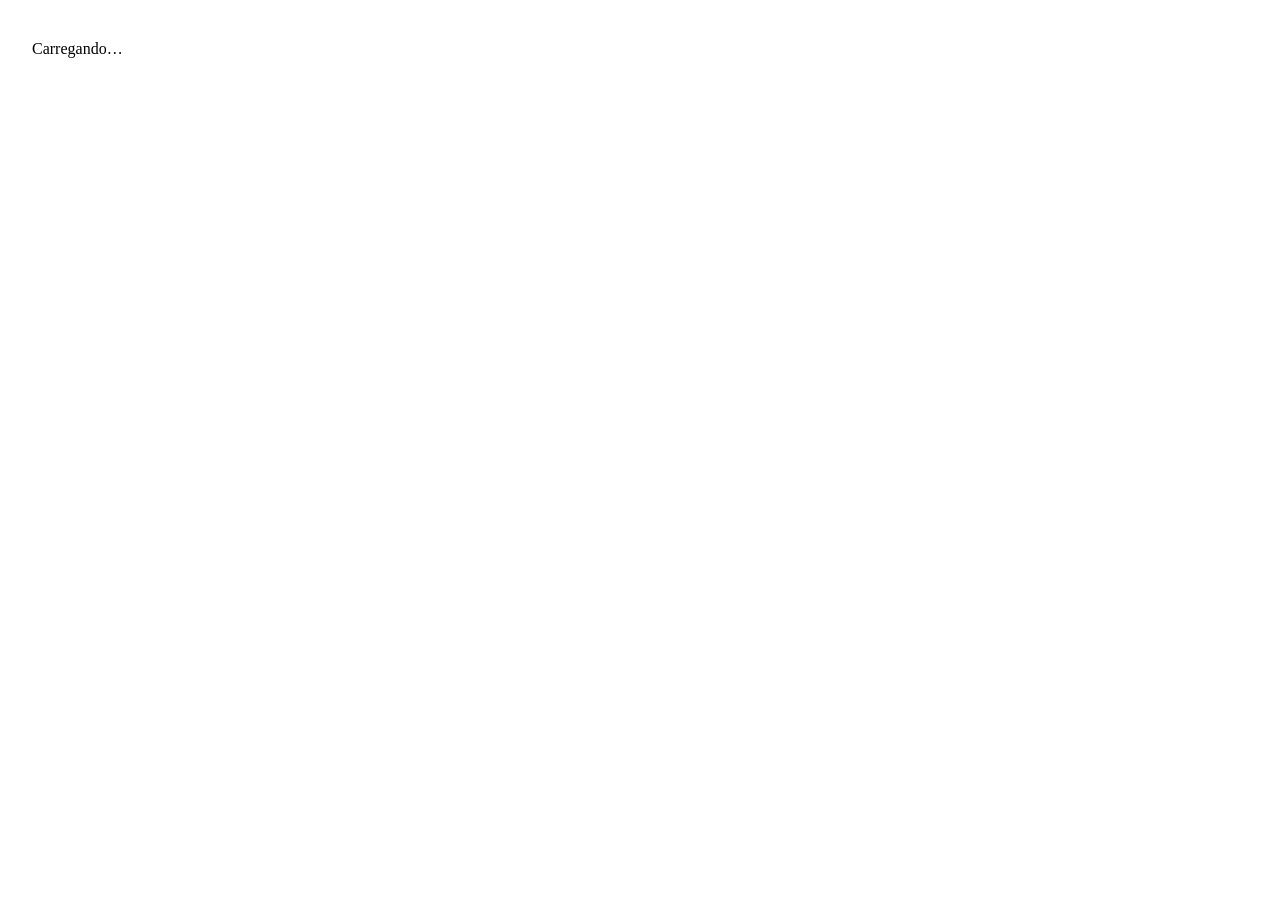
==== index.html @ 02f5106a "Add files via upload" ====
<!doctype html>
<html lang="pt-BR">
<head>
<meta charset="utf-8">
<meta name="viewport" content="width=device-width, initial-scale=1">
<meta name="theme-color" content="#1e3a8a">
<title>BlocoLab — Programação em Blocos</title>
<meta name="description" content="10 aulas de programação em blocos para o 9º ano: sequência, repetição, ângulos, variáveis, condicionais, laços e funções.">
<link rel="stylesheet" href="css/estilo.css">
<link rel="icon" href="data:image/svg+xml,%3Csvg xmlns='http://www.w3.org/2000/svg' viewBox='0 0 64 64'%3E%3Crect x='4' y='10' width='40' height='18' rx='5' fill='%233b82f6'/%3E%3Crect x='14' y='30' width='46' height='18' rx='5' fill='%23f59e0b'/%3E%3C/svg%3E">
</head>
<body>
<div id="app"><p style="padding:24px">Carregando…</p></div>
<noscript><p style="padding:24px">Este site precisa de JavaScript ativado.</p></noscript>
<script src="js/motor.js"></script>
<script src="js/licoes.js"></script>
<script src="js/app.js"></script>
</body>
</html>
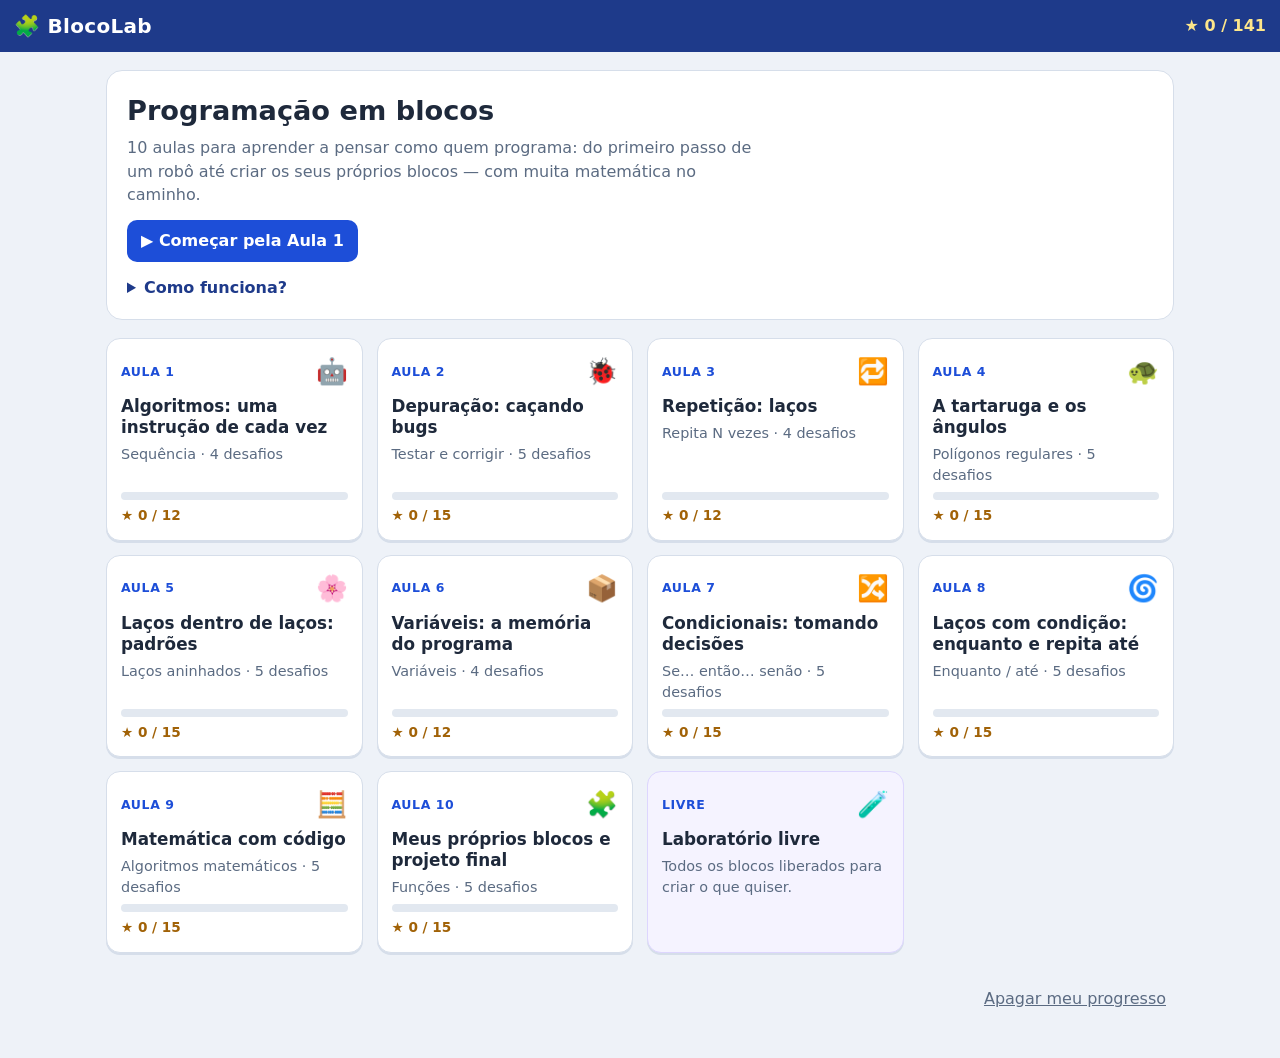
==== commit bfb1f191: "Add files via upload" ====
--- a/index.html
+++ b/index.html
@@ -13,6 +13,7 @@
 <div id="app"><p style="padding:24px">Carregando…</p></div>
 <noscript><p style="padding:24px">Este site precisa de JavaScript ativado.</p></noscript>
 <script src="js/motor.js"></script>
+<script src="js/gabarito.js"></script>
 <script src="js/licoes.js"></script>
 <script src="js/app.js"></script>
 </body>
--- a/css/estilo.css
+++ b/css/estilo.css
@@ -0,0 +1,228 @@
+/* BlocoLab — estilos (leve, sem fontes externas) */
+:root {
+  --fundo: #eef2f8; --card: #ffffff; --texto: #1e293b; --sut: #5b6b82; --borda: #d6deea;
+  --pri: #1d4ed8; --pri2: #1e3a8a; --ok: #15803d; --okf: #dcfce7; --erro: #b91c1c; --errof: #fee2e2;
+  --c-mov: #3b82f6; --c-tart: #0891b2; --c-ctrl: #e69500; --c-var: #f0642a; --c-es: #8b5cf6; --c-fn: #db2777;
+}
+* { box-sizing: border-box; }
+html, body { margin: 0; }
+body {
+  font-family: system-ui, -apple-system, "Segoe UI", Roboto, "Noto Sans", Arial, sans-serif;
+  background: var(--fundo); color: var(--texto); font-size: 16px; line-height: 1.45;
+  -webkit-tap-highlight-color: transparent; -webkit-text-size-adjust: 100%;
+}
+button, input, select { font: inherit; color: inherit; }
+button { cursor: pointer; }
+a { color: var(--pri); }
+code { background: #eef2ff; border-radius: 4px; padding: 0 4px; font-size: .95em; }
+
+/* ---------- topo ---------- */
+.topo {
+  position: sticky; top: 0; z-index: 20; display: flex; align-items: center; gap: 12px;
+  background: var(--pri2); color: #fff; padding: 8px 14px; min-height: 52px;
+}
+.topo a { color: #fff; }
+.marca { font-weight: 800; font-size: 1.25rem; letter-spacing: .3px; }
+.logo { font-size: 1.3rem; }
+.voltar { text-decoration: none; font-weight: 700; padding: 8px 12px; border-radius: 8px; background: rgba(255, 255, 255, .14); white-space: nowrap; }
+.topo-titulo { flex: 1; font-weight: 700; overflow: hidden; text-overflow: ellipsis; white-space: nowrap; }
+.total { margin-left: auto; font-weight: 800; color: #fde68a; white-space: nowrap; }
+
+/* ---------- botões ---------- */
+.btn {
+  display: inline-flex; align-items: center; justify-content: center; gap: 6px; min-height: 42px;
+  padding: 8px 14px; border-radius: 10px; border: 0; font-weight: 700; text-decoration: none; line-height: 1.1;
+}
+.btn:disabled { opacity: .45; cursor: default; }
+.btn-pri { background: var(--pri); color: #fff; }
+.btn-sec { background: #fff; color: var(--pri2); border: 2px solid #c7d2fe; }
+.btn-mini { min-height: 36px; padding: 6px 10px; font-size: .88rem; background: #f1f5f9; color: #334155; border: 1px solid var(--borda); }
+.btn-py { background: #fef9c3; border-color: #fde68a; color: #713f12; }
+.btn-exec { background: var(--ok); color: #fff; font-size: 1.1rem; flex: 1; min-height: 50px; white-space: nowrap; }
+.btn-parar { background: #e2e8f0; color: #334155; min-height: 50px; }
+.link { background: none; border: 0; color: var(--sut); text-decoration: underline; padding: 8px; }
+
+/* ---------- início ---------- */
+.inicio { max-width: 1100px; margin: 0 auto; padding: 18px 16px 40px; }
+.boas-vindas { background: var(--card); border-radius: 16px; padding: 20px; margin-bottom: 18px; border: 1px solid var(--borda); }
+.boas-vindas h1 { margin: 0 0 6px; font-size: 1.7rem; }
+.boas-vindas p { margin: 0 0 14px; color: var(--sut); max-width: 62ch; }
+.como { margin-top: 14px; }
+.como summary { cursor: pointer; font-weight: 700; color: var(--pri2); }
+.como ul { margin: 8px 0 0; padding-left: 20px; color: var(--sut); }
+.cards { display: grid; grid-template-columns: repeat(auto-fill, minmax(220px, 1fr)); gap: 14px; }
+.card {
+  display: flex; flex-direction: column; gap: 6px; background: var(--card); border: 1px solid var(--borda);
+  border-radius: 14px; padding: 14px; text-decoration: none; color: var(--texto); box-shadow: 0 2px 0 #d6deea;
+}
+.card:active { transform: translateY(1px); }
+.card h3 { margin: 0; font-size: 1.05rem; line-height: 1.25; }
+.card p { margin: 0; color: var(--sut); font-size: .9rem; flex: 1; }
+.card-topo { display: flex; justify-content: space-between; align-items: center; }
+.card-num { font-size: .78rem; font-weight: 800; text-transform: uppercase; letter-spacing: .6px; color: var(--pri); }
+.card-ic { font-size: 1.6rem; }
+.barra { height: 8px; background: #e2e8f0; border-radius: 99px; overflow: hidden; }
+.barra i { display: block; height: 100%; background: linear-gradient(90deg, #f59e0b, #facc15); }
+.card-est { font-size: .85rem; font-weight: 700; color: #a16207; }
+.card.completo { border-color: #facc15; box-shadow: 0 2px 0 #facc15; }
+.card-lab { background: #f5f3ff; border-color: #ddd6fe; }
+.rodape { display: flex; justify-content: space-between; align-items: center; flex-wrap: wrap; gap: 10px; margin-top: 26px; }
+.rodape a { font-weight: 700; }
+
+/* ---------- abas e enunciado ---------- */
+.abas { display: flex; gap: 6px; overflow-x: auto; padding: 8px 12px; background: #dbe4f3; -webkit-overflow-scrolling: touch; }
+.aba {
+  flex: 0 0 auto; padding: 8px 12px; border-radius: 10px; text-decoration: none; color: #334155;
+  background: #fff; font-weight: 700; font-size: .92rem; border: 2px solid transparent; min-height: 40px; display: flex; align-items: center;
+}
+.aba small { color: #b45309; font-size: .8rem; }
+.aba.feita { background: #fffbeb; }
+.aba.atual { border-color: var(--pri); color: var(--pri2); }
+.aba-prox { margin-left: auto; background: transparent; color: var(--pri2); }
+.enunciado { background: var(--card); margin: 10px 12px 0; padding: 12px 16px; border-radius: 14px; border: 1px solid var(--borda); }
+.enunciado h2 { margin: 0 0 4px; font-size: 1.2rem; }
+.enunciado .texto { margin: 0 0 8px; }
+.enun-linha { display: flex; gap: 10px; align-items: center; flex-wrap: wrap; }
+.meta { margin-left: auto; font-weight: 700; color: var(--sut); font-size: .92rem; }
+.meta.acima { color: #b45309; }
+.modal-rolagem { overflow-y: auto; flex: 1; }
+.dica { background: #fffbeb; border: 1px solid #fde68a; border-radius: 10px; padding: 8px 12px; margin: 6px 0 10px; }
+.sel-ex { min-height: 42px; border-radius: 10px; border: 2px solid #ddd6fe; background: #f5f3ff; padding: 6px 8px; font-weight: 600; }
+.teoria { margin: 4px 0 10px; border: 1px solid #c7d2fe; border-radius: 10px; background: #f8faff; }
+.teoria summary { cursor: pointer; padding: 8px 12px; font-weight: 700; color: var(--pri2); }
+.teoria-corpo { padding: 0 14px 6px; max-width: 80ch; }
+.teoria-corpo p, .teoria-corpo ul { margin: 0 0 10px; }
+.teoria-corpo ul { padding-left: 20px; }
+.atencao { background: #eff6ff; border-left: 4px solid var(--pri); padding: 6px 10px; border-radius: 0 8px 8px 0; }
+.formula { text-align: center; font-size: 1.25rem; font-weight: 800; color: var(--pri2); }
+.tag-erro { background: var(--errof); color: var(--erro); padding: 0 6px; border-radius: 4px; font-weight: 700; }
+
+/* ---------- área de trabalho ---------- */
+.area {
+  display: grid; gap: 10px; padding: 10px 12px 24px;
+  grid-template-columns: 210px minmax(0, 1fr) minmax(300px, 400px);
+  grid-template-areas: "pal prog palco"; align-items: start;
+}
+.paleta { grid-area: pal; background: var(--card); border: 1px solid var(--borda); border-radius: 14px; padding: 8px; display: flex; flex-direction: column; gap: 6px; position: sticky; top: 62px; max-height: calc(100vh - 72px); overflow-y: auto; }
+.programa { grid-area: prog; background: var(--card); border: 1px solid var(--borda); border-radius: 14px; display: flex; flex-direction: column; min-height: 360px; }
+.palco { grid-area: palco; position: sticky; top: 62px; display: flex; flex-direction: column; gap: 8px; }
+.cat-titulo { font-size: .74rem; font-weight: 800; text-transform: uppercase; letter-spacing: .6px; color: var(--sut); margin: 6px 2px 0; }
+.travado { pointer-events: none; opacity: .75; }
+
+.barra-prog { display: flex; align-items: center; gap: 6px; flex-wrap: wrap; padding: 8px 10px; border-bottom: 1px solid var(--borda); }
+.barra-prog .esp { flex: 1; }
+.prog { padding: 8px 10px 40px; overflow: auto; flex: 1; max-height: calc(100vh - 130px); background-image: radial-gradient(#e2e8f0 1px, transparent 1px); background-size: 16px 16px; }
+
+/* ---------- blocos ---------- */
+.bloco { --c: var(--c-mov); background: var(--c); color: #fff; border-radius: 9px; font-weight: 700; font-size: .95rem; box-shadow: 0 2px 0 rgba(0, 0, 0, .22); }
+.cat-mov { --c: var(--c-mov); } .cat-tart { --c: var(--c-tart); } .cat-ctrl { --c: var(--c-ctrl); }
+.cat-var { --c: var(--c-var); } .cat-es { --c: var(--c-es); } .cat-fn { --c: var(--c-fn); }
+.bloco .linha { display: flex; flex-wrap: wrap; align-items: center; gap: 6px; padding: 6px 6px 6px 10px; min-height: 46px; }
+.bloco .txt { white-space: nowrap; text-shadow: 0 1px 0 rgba(0, 0, 0, .15); }
+.campo { border: 0; border-radius: 7px; padding: 5px 7px; background: #fff; color: #0f172a; min-height: 34px; font-weight: 700; max-width: 100%; }
+input.campo { font-family: ui-monospace, "Cascadia Mono", Consolas, monospace; font-size: .95rem; }
+select.campo { padding-right: 4px; }
+.acoes { margin-left: auto; display: flex; gap: 4px; }
+.ac { width: 34px; height: 34px; border-radius: 8px; border: 0; background: rgba(255, 255, 255, .25); color: #fff; font-weight: 800; font-size: 1rem; line-height: 1; }
+.ac:disabled { opacity: .35; }
+.ac-x { background: rgba(0, 0, 0, .18); }
+.bloco.c { padding-bottom: 0; }
+.bloco .corpo { margin-left: 16px; background: #fff; border-radius: 8px 0 0 8px; padding: 2px 0 2px 6px; }
+.bloco .pe { height: 14px; cursor: pointer; }
+.bloco .linha.senao { min-height: 34px; padding: 4px 10px; }
+.bloco.ativo > .linha { box-shadow: inset 0 0 0 3px #fde047; border-radius: 9px; background: rgba(255, 255, 255, .12); }
+.bloco.erro > .linha { box-shadow: inset 0 0 0 4px #ef4444; border-radius: 9px; }
+.bloco.erro { outline: 3px solid #fecaca; }
+.bloco.novo { animation: pulso .45s ease-out; }
+@keyframes pulso { from { transform: scale(1.04); filter: brightness(1.2); } to { transform: none; filter: none; } }
+
+.slot { height: 10px; border-radius: 6px; margin: 1px 0; cursor: pointer; }
+.slot.vazio { height: auto; min-height: 34px; border: 2px dashed #cbd5e1; color: #94a3b8; font-size: .85rem; display: flex; align-items: center; justify-content: center; padding: 4px 8px; text-align: center; }
+.slot.ativo { height: auto; min-height: 34px; border: 2px dashed #16a34a; background: var(--okf); color: #166534; font-size: .85rem; font-weight: 700; display: flex; align-items: center; justify-content: center; padding: 4px 8px; animation: pisca 1.6s ease-in-out infinite; }
+@keyframes pisca { 50% { background: #bbf7d0; } }
+.lista.raiz > .slot.vazio { min-height: 70px; }
+
+.proto { display: flex; flex-wrap: wrap; align-items: center; gap: 5px; text-align: left; padding: 8px 10px; border: 0; min-height: 44px; width: 100%; }
+.proto.c { border-bottom: 10px solid var(--c); box-shadow: inset 12px -2px 0 -2px var(--c), 0 2px 0 rgba(0, 0, 0, .22); }
+.proto-senao { flex-basis: 100%; padding-top: 2px; }
+.falso { background: rgba(255, 255, 255, .92); color: #0f172a; border-radius: 6px; padding: 1px 6px; font-size: .85rem; }
+
+/* ---------- palco ---------- */
+.tela-wrap { background: #fff; border: 1px solid var(--borda); border-radius: 14px; padding: 6px; }
+#tela { display: block; width: 100%; height: auto; aspect-ratio: 1 / 1; border-radius: 10px; touch-action: manipulation; }
+.controles { display: flex; gap: 8px; align-items: center; order: -2; }
+.palco #resultado:empty { display: none; }
+.vel { display: flex; align-items: center; gap: 4px; background: #fff; border: 1px solid var(--borda); border-radius: 10px; padding: 0 8px; min-height: 50px; }
+.vel input { width: 80px; }
+.res { border-radius: 12px; padding: 10px 12px; display: flex; flex-direction: column; gap: 6px; }
+.res-ok { background: var(--okf); border: 2px solid #86efac; }
+.res-erro { background: var(--errof); border: 2px solid #fca5a5; }
+.res-info { background: #f1f5f9; border: 2px solid #cbd5e1; }
+.res-tit { font-weight: 800; font-size: 1.08rem; }
+.res-ok .res-tit { color: var(--ok); }
+.res-erro .res-tit { color: var(--erro); }
+.res .btn { align-self: flex-start; }
+.saida-cab { font-size: .76rem; font-weight: 800; text-transform: uppercase; letter-spacing: .6px; color: var(--sut); margin: 2px 4px -4px; }
+.saida {
+  background: #0f172a; color: #e2e8f0; border-radius: 12px; padding: 10px 12px; min-height: 70px; max-height: 220px; overflow-y: auto;
+  font-family: ui-monospace, "Cascadia Mono", Consolas, monospace; font-size: .92rem;
+}
+.saida .ln { white-space: pre-wrap; word-break: break-word; }
+.saida .in { color: #93c5fd; }
+.saida .info { color: #fcd34d; margin-top: 4px; }
+.saida-vazia { color: #64748b; font-style: italic; }
+.mundo-console .tela-wrap { display: none; }
+.mundo-console .saida { min-height: 260px; max-height: 60vh; font-size: 1.02rem; }
+
+/* ---------- janela ---------- */
+.modal-fundo { position: fixed; inset: 0; background: rgba(15, 23, 42, .55); z-index: 50; display: flex; align-items: center; justify-content: center; padding: 16px; }
+.modal { background: #fff; border-radius: 16px; padding: 16px 18px; width: min(720px, 100%); max-height: 90vh; display: flex; flex-direction: column; gap: 8px; }
+.modal h3 { margin: 0; }
+.sut { color: var(--sut); margin: 0; font-size: .92rem; }
+.codigo { background: #0f172a; color: #e2e8f0; padding: 12px 14px; border-radius: 10px; overflow: auto; margin: 0; font-size: .92rem; line-height: 1.5; flex: 1; font-family: ui-monospace, "Cascadia Mono", Consolas, monospace; }
+.modal-bts { display: flex; gap: 8px; justify-content: flex-end; }
+
+/* ---------- telas menores ---------- */
+@media (max-width: 1100px) and (orientation: portrait), (max-width: 859px) {
+  .area { grid-template-columns: 190px minmax(0, 1fr); grid-template-areas: "palco palco" "pal prog"; }
+  .palco { position: static; display: grid; grid-template-columns: minmax(240px, 360px) minmax(0, 1fr); grid-template-areas: "tela ctrl" "tela res" "tela scab" "tela saida"; grid-template-rows: auto auto auto 1fr; align-items: start; gap: 8px 12px; }
+  .palco .tela-wrap { grid-area: tela; }
+  .palco .controles { grid-area: ctrl; }
+  .palco #resultado { grid-area: res; }
+  .palco .saida-cab { grid-area: scab; }
+  .palco .saida { grid-area: saida; align-self: stretch; }
+  .mundo-console .palco { grid-template-columns: 1fr; grid-template-areas: "ctrl" "res" "scab" "saida"; }
+  .mundo-console .saida { min-height: 160px; max-height: 260px; }
+  .paleta { top: 62px; }
+  .prog { max-height: none; }
+}
+@media (max-width: 640px) {
+  .area { grid-template-columns: 1fr; grid-template-areas: "palco" "pal" "prog"; padding: 8px; }
+  .palco { grid-template-columns: 1fr; grid-template-areas: "tela" "ctrl" "res" "scab" "saida"; }
+  .paleta { position: static; flex-direction: row; overflow-x: auto; max-height: none; align-items: stretch; }
+  .paleta .cat-titulo { display: none; }
+  .proto { width: auto; flex: 0 0 auto; }
+  .enunciado { margin: 8px 8px 0; }
+  .topo-titulo { font-size: .9rem; }
+  .bloco { font-size: .9rem; }
+}
+
+/* tablets na horizontal (ex.: 1024×600 / 1280×800) */
+@media (max-width: 1100px) and (min-width: 860px) and (orientation: landscape) {
+  .area { grid-template-columns: 160px minmax(0, 1fr) minmax(250px, 33vw); gap: 8px; padding: 8px; }
+  .controles { flex-wrap: wrap; }
+  .vel { padding: 0 4px; min-height: 46px; } .vel input { width: 56px; }
+  .btn-parar { padding: 8px 10px; }
+  .btn-exec, .btn-parar { min-height: 46px; }
+  .proto { font-size: .86rem; padding: 6px 8px; }
+  .enunciado { padding: 8px 12px; }
+}
+@media (max-height: 700px) and (orientation: landscape) {
+  .tela-wrap { max-width: calc(100vh - 150px); margin: 0 auto; width: 100%; }
+  .abas { padding: 5px 10px; }
+  .aba { min-height: 36px; padding: 6px 10px; }
+}
+
+@media print {
+  .topo, .abas { position: static; }
+}
